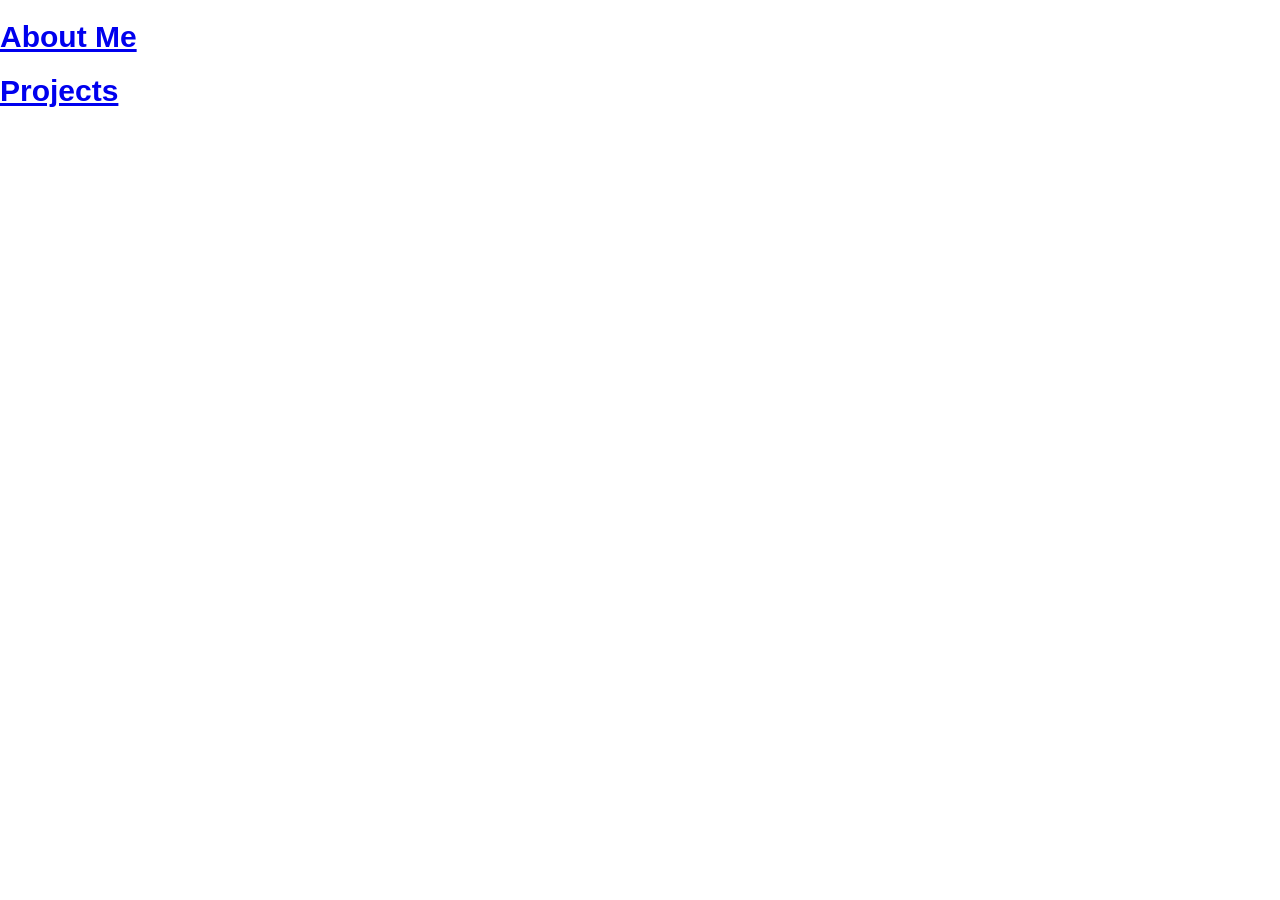
==== project.html @ 80f65c7b "Uploading first code of portfolio" ====
<!doctype html>
<html>
    <head>
        <meta charset="UTF-8" />
        <meta name="viewport" content="width=device-width, initial-scale=1" />

        <link href="style.css" rel="stylesheet" />
        <script defer src="script.js"></script>
    </head>
    <body>
        <header id="top">
            <div class="AboutMe">
                <a href="index.html">
                    <h1>About Me</h1>
                </a>
            </div>

            <div class="Projects">
                <a href="project.html">
                    <h1>Projects</h1>
                </a>

            </div>
        </header>


        <footer id="bottom">
            <img
        </footer>
    </body>
</html>
---- style.css ----
@import url("https://fonts.googleapis.com/css2?family=Inter:wght@400;500&family=Space+Grotesk:wght@600;700&display=swap");

html,
body {
    height: 100%;
    margin: 0;
    font-family: "JetBrains Mono", monospace;
    font-size: 15px;
}
h1,
h2,
h3 {
    font-family: "Mona Sans", sans-serif;
    font-weight: 800;
}
main,
.content {
    flex: 1;
    background-color: #0f172a;
}
body {
    display: flex;
    flex-direction: column;
    margin: 0;
    font-family:
        system-ui,
        -apple-system,
        BlinkMacSystemFont,
        "Segoe UI",
        Roboto,
        Oxygen,
        Ubuntu,
        Cantarell,
        "Open Sans",
        "Helvetica Neue",
        sans-serif;
}
.footer-text {
    display: flex;
    font-size: 15px;
}
.footer-socials {
    display: flex;
    gap: 6px;
    align-items: center;
}
#header {
    display: flex;
    background-color: #1e293b;
    align-items: center;
    justify-content: center;
    gap: 100px;
}
#footer {
    display: flex;
    justify-content: center;
    align-items: center;
    background-color: #1e293b;
    color: #f8fafc;
}
.AboutMe {
    text-decoration: none;
}
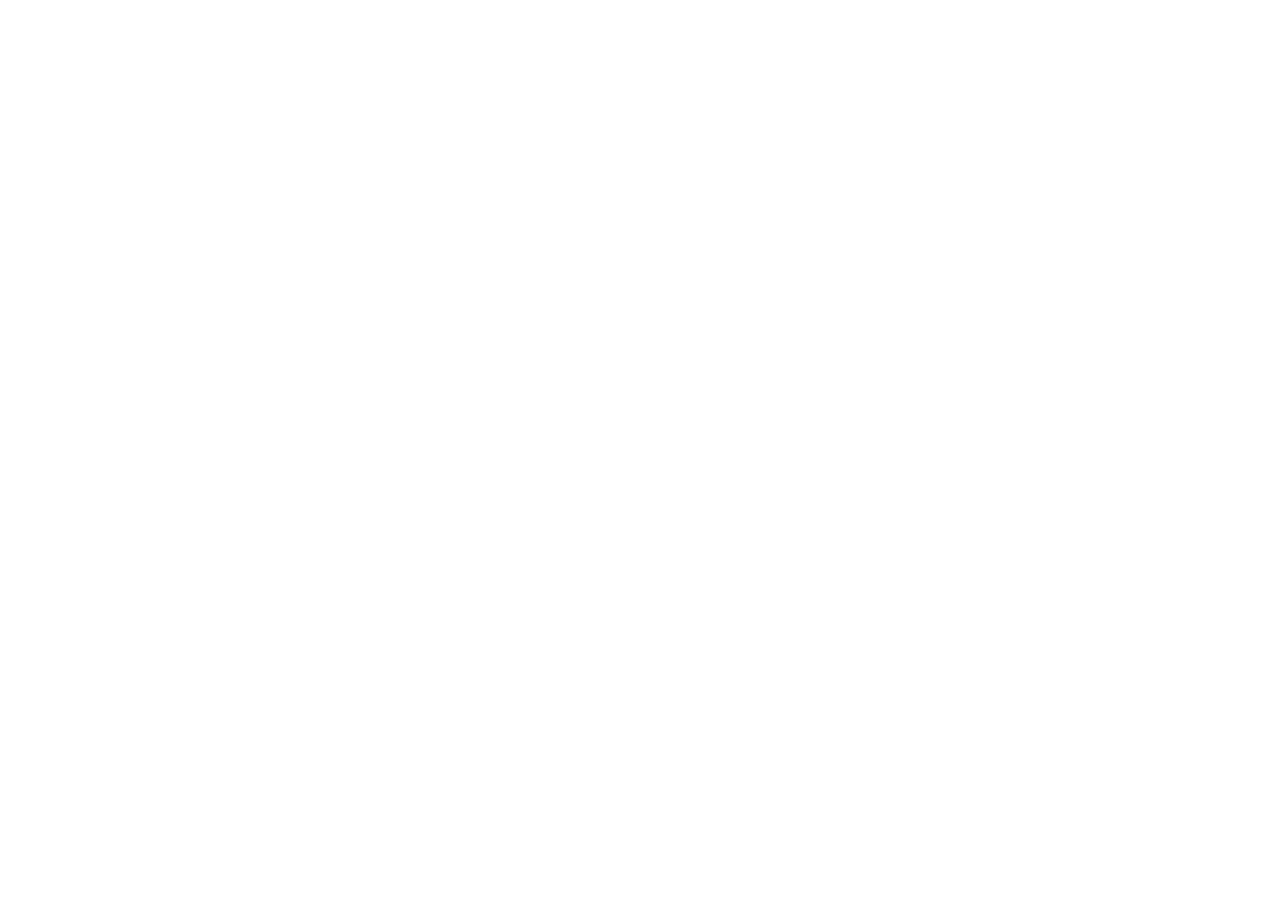
==== commit d19f5c5a: "Making custom scrollbar" ====
--- a/project.html
+++ b/project.html
@@ -6,26 +6,12 @@
 
         <link href="style.css" rel="stylesheet" />
         <script defer src="script.js"></script>
+        <script defer src="components.js"></script>
     </head>
     <body>
-        <header id="top">
-            <div class="AboutMe">
-                <a href="index.html">
-                    <h1>About Me</h1>
-                </a>
-            </div>
+        <app-header></app-header>
 
-            <div class="Projects">
-                <a href="project.html">
-                    <h1>Projects</h1>
-                </a>
+        <app-footer></app-footer>
 
-            </div>
-        </header>
-
-
-        <footer id="bottom">
-            <img
-        </footer>
     </body>
 </html>
--- a/style.css
+++ b/style.css
@@ -1,22 +1,39 @@
 @import url("https://fonts.googleapis.com/css2?family=Inter:wght@400;500&family=Space+Grotesk:wght@600;700&display=swap");
 
-html,
-body {
+::-webkit-scrollbar {
+    width: 12px;
+}
+::-webkit-scrollbar-track {
+    background: #0f172a;
+}
+::-webkit-scrollbar-thumb {
+    background: #1e293b;
+    border-radius: 6px;
+    border: 2px solid #0f172a;
+}
+::-webkit-scrollbar-thumb:hover {
+    background: #334155;
+}
+html, body {
     height: 100%;
     margin: 0;
     font-family: "JetBrains Mono", monospace;
     font-size: 15px;
 }
-h1,
-h2,
-h3 {
+h1, h2, h3 {
     font-family: "Mona Sans", sans-serif;
     font-weight: 800;
 }
-main,
-.content {
+main,.content {
+    overflow: auto;
+
     flex: 1;
     background-color: #0f172a;
+    display: flex;
+    flex-direction: column;
+    align-items: center;
+    gap: 150px;
+    padding: 100px 40px;
 }
 body {
     display: flex;
@@ -36,6 +53,10 @@
         sans-serif;
 }
 .footer-text {
+    font-size: 15px;
+}
+#header {
+    position: relative;
     display: flex;
     font-size: 15px;
 }
@@ -50,6 +71,7 @@
     align-items: center;
     justify-content: center;
     gap: 100px;
+    height: 80px;
 }
 #footer {
     display: flex;
@@ -57,7 +79,50 @@
     align-items: center;
     background-color: #1e293b;
     color: #f8fafc;
+    height: 50px;
+    min-height: 50px;
 }
-.AboutMe {
+.header-socials {
+    position: absolute;
+    right: 20px;
+    display: flex;
+    gap: 15px;
+    align-items: center;
+    gap: 20px;
+}
+.AboutMe a, .Projects a {
     text-decoration: none;
+    color: #f8fafc;
 }
+.AboutMe a:hover, .Projects a:hover {
+    color: #94a3b8;
+}
+.aboutme-WHOAMI, .aboutme-AG, .aboutme-SKILL {
+    color: #f8fafc;
+    max-width: 500px;
+    margin-bottom: 60px;
+    line-height: 1.6;
+    border-color: red;
+}
+.aboutme-WHOAMI {
+    align-self: flex-start;
+    color: #f8fafc;
+    padding-bottom: 120px;
+    margin-left: 250px;
+}
+.aboutme-AG {
+    align-self: flex-end;
+    color: #f8fafc;
+    margin-right: 250px;
+}
+.aboutme-SKILL {
+    align-self: flex-start;
+    color: #f8fafc;
+    margin-left: 250px;
+}
+.clickable-image{
+    justify-content: center;
+    align-items: center;
+    height: 30px;
+    width: auto;
+}
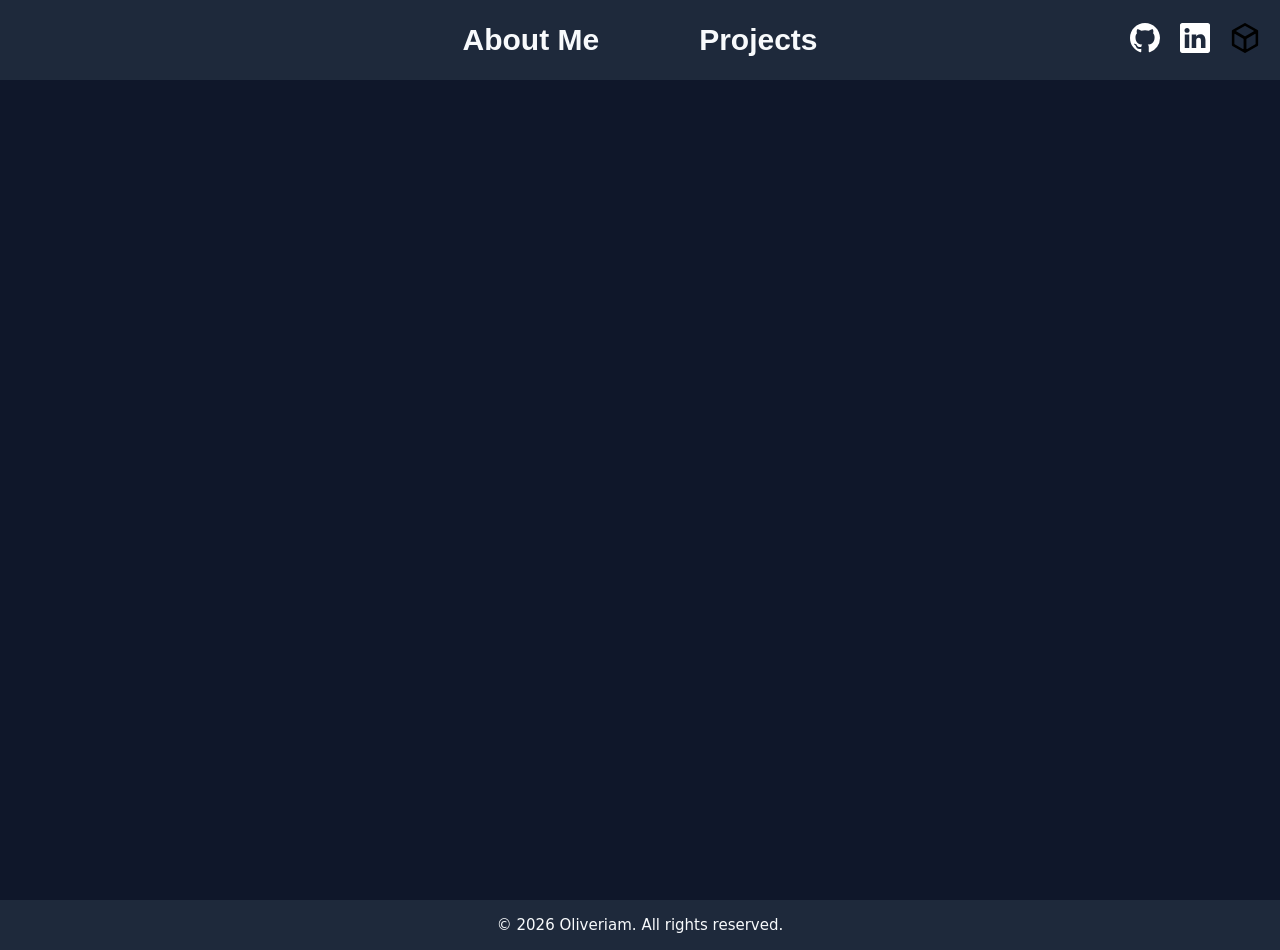
==== commit eb61fbc7: "Making header with footer showing only if you are on the top or bottom and making scrollbar between " ====
--- a/project.html
+++ b/project.html
@@ -11,6 +11,10 @@
     <body>
         <app-header></app-header>
 
+        <main class="content">
+
+        </main>
+
         <app-footer></app-footer>
 
     </body>
--- a/style.css
+++ b/style.css
@@ -15,19 +15,19 @@
     background: #334155;
 }
 html, body {
-    height: 100%;
+    min-height: 100%;
     margin: 0;
     font-family: "JetBrains Mono", monospace;
     font-size: 15px;
+    background-color: #0f172a;
 }
 h1, h2, h3 {
     font-family: "Mona Sans", sans-serif;
     font-weight: 800;
 }
 main,.content {
-    overflow: auto;
-
     flex: 1;
+    overflow-y: auto;
     background-color: #0f172a;
     display: flex;
     flex-direction: column;
@@ -38,6 +38,8 @@
 body {
     display: flex;
     flex-direction: column;
+    height: 100vh;
+    overflow: hidden;
     margin: 0;
     font-family:
         system-ui,
@@ -55,11 +57,6 @@
 .footer-text {
     font-size: 15px;
 }
-#header {
-    position: relative;
-    display: flex;
-    font-size: 15px;
-}
 .footer-socials {
     display: flex;
     gap: 6px;
@@ -71,7 +68,12 @@
     align-items: center;
     justify-content: center;
     gap: 100px;
+    font-size: 15px;
     height: 80px;
+    transition: margin-top 0.3s ease-in-out;
+}
+#header.hidden {
+    margin-top: -80px;
 }
 #footer {
     display: flex;
@@ -81,6 +83,10 @@
     color: #f8fafc;
     height: 50px;
     min-height: 50px;
+    transition: transform 0.3s ease-in-out;
+}
+#footer.hidden {
+    transform: translateY(100%);
 }
 .header-socials {
     position: absolute;
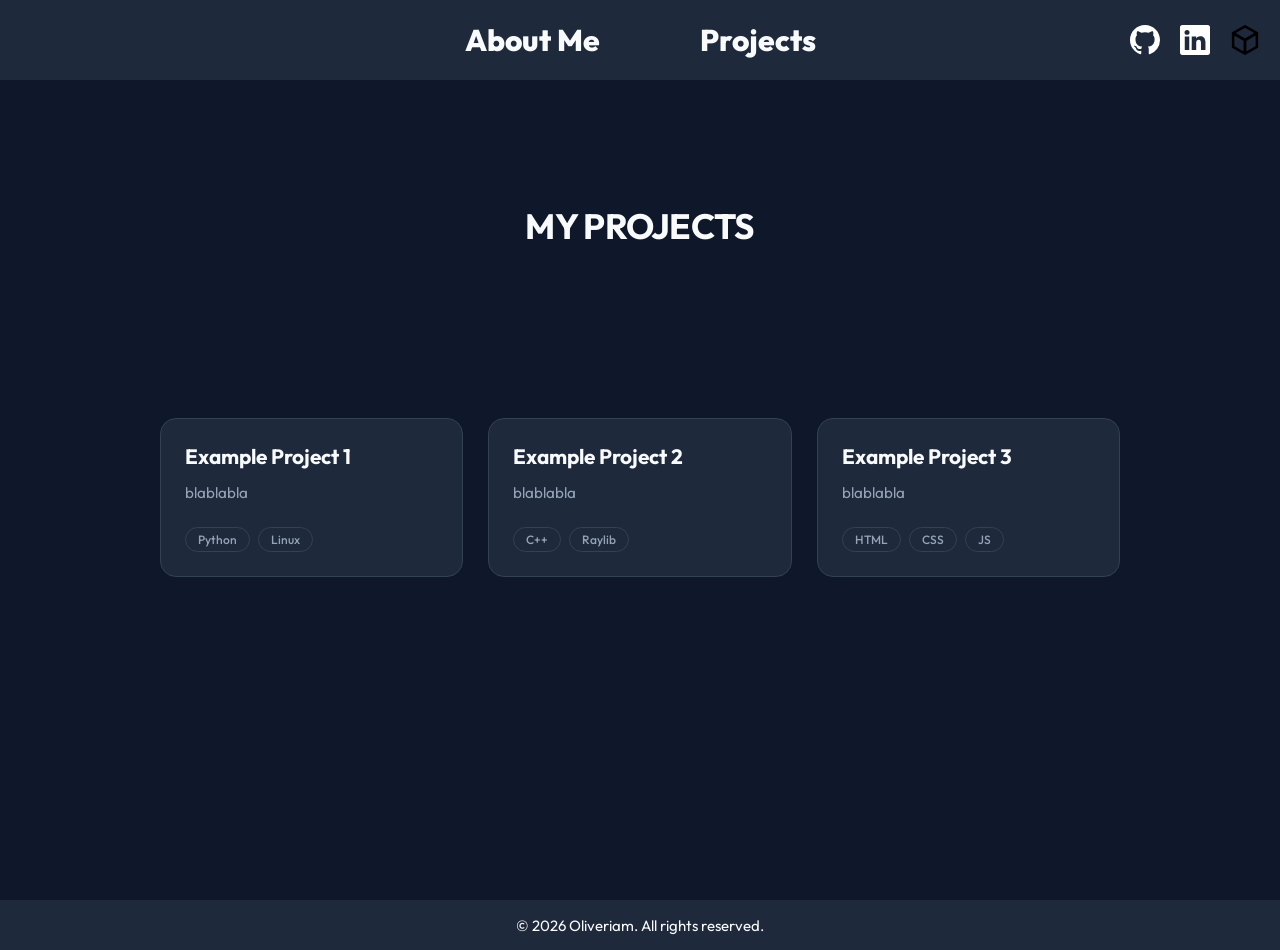
==== commit 50c0f493: "Adding different font and some example cards in projects" ====
--- a/project.html
+++ b/project.html
@@ -12,7 +12,48 @@
         <app-header></app-header>
 
         <main class="content">
+            <h1 class="projects-title">MY PROJECTS</h1>
 
+            <div class="projects-grid">
+
+                <!-- PROJECT CARD 1 -->
+                <a href="projects/project1.html" class="project-card">
+                    <h2 class="project-name">Example Project 1</h2>
+                    <p class="project-description">
+                        blablabla
+                    </p>
+                    <div class="project-tags">
+                        <span class="tag">Python</span>
+                        <span class="tag">Linux</span>
+                    </div>
+                </a>
+
+                <!-- PROJECT CARD 2 -->
+                <a href="projects/project2.html" class="project-card">
+                    <h2 class="project-name">Example Project 2</h2>
+                    <p class="project-description">
+                        blablabla
+                    </p>
+                    <div class="project-tags">
+                        <span class="tag">C++</span>
+                        <span class="tag">Raylib</span>
+                    </div>
+                </a>
+
+                <!-- PROJECT CARD 3 -->
+                <a href="projects/project3.html" class="project-card">
+                    <h2 class="project-name">Example Project 3</h2>
+                    <p class="project-description">
+                        blablabla
+                    </p>
+                    <div class="project-tags">
+                        <span class="tag">HTML</span>
+                        <span class="tag">CSS</span>
+                        <span class="tag">JS</span>
+                    </div>
+                </a>
+
+            </div>
         </main>
 
         <app-footer></app-footer>
--- a/style.css
+++ b/style.css
@@ -1,4 +1,4 @@
-@import url("https://fonts.googleapis.com/css2?family=Inter:wght@400;500&family=Space+Grotesk:wght@600;700&display=swap");
+@import url("https://fonts.googleapis.com/css2?family=Outfit:wght@300;400;500;600;700;800&display=swap");
 
 ::-webkit-scrollbar {
     width: 12px;
@@ -15,17 +15,22 @@
     background: #334155;
 }
 html, body {
-    min-height: 100%;
     margin: 0;
-    font-family: "JetBrains Mono", monospace;
-    font-size: 15px;
+    padding: 0;
     background-color: #0f172a;
 }
+body {
+    display: flex;
+    flex-direction: column;
+    height: 100vh;
+    overflow: hidden;
+    font-family: "Outfit", sans-serif;
+}
 h1, h2, h3 {
-    font-family: "Mona Sans", sans-serif;
+    font-family: "Outfit", sans-serif;
     font-weight: 800;
 }
-main,.content {
+main, .content {
     flex: 1;
     overflow-y: auto;
     background-color: #0f172a;
@@ -35,25 +40,6 @@
     gap: 150px;
     padding: 100px 40px;
 }
-body {
-    display: flex;
-    flex-direction: column;
-    height: 100vh;
-    overflow: hidden;
-    margin: 0;
-    font-family:
-        system-ui,
-        -apple-system,
-        BlinkMacSystemFont,
-        "Segoe UI",
-        Roboto,
-        Oxygen,
-        Ubuntu,
-        Cantarell,
-        "Open Sans",
-        "Helvetica Neue",
-        sans-serif;
-}
 .footer-text {
     font-size: 15px;
 }
@@ -63,6 +49,7 @@
     align-items: center;
 }
 #header {
+    position: relative;
     display: flex;
     background-color: #1e293b;
     align-items: center;
@@ -92,9 +79,8 @@
     position: absolute;
     right: 20px;
     display: flex;
-    gap: 15px;
-    align-items: center;
     gap: 20px;
+    align-items: center;
 }
 .AboutMe a, .Projects a {
     text-decoration: none;
@@ -104,31 +90,145 @@
     color: #94a3b8;
 }
 .aboutme-WHOAMI, .aboutme-AG, .aboutme-SKILL {
-    color: #f8fafc;
+    border: solid;
+    border-radius: 16px;
+    padding: 20px;
+    background-color: black;
+
+
+    color: #f8fafc;
+    width: 100%;
     max-width: 500px;
     margin-bottom: 60px;
     line-height: 1.6;
-    border-color: red;
 }
 .aboutme-WHOAMI {
     align-self: flex-start;
-    color: #f8fafc;
     padding-bottom: 120px;
-    margin-left: 250px;
+    margin-left: 15%;
 }
 .aboutme-AG {
     align-self: flex-end;
-    color: #f8fafc;
-    margin-right: 250px;
+    margin-right: 15%;
 }
 .aboutme-SKILL {
     align-self: flex-start;
-    color: #f8fafc;
-    margin-left: 250px;
-}
-.clickable-image{
+    margin-left: 15%;
+}
+.clickable-image {
+    display: flex;
     justify-content: center;
     align-items: center;
     height: 30px;
     width: auto;
 }
+@media (max-width: 480px) {
+    body {
+        height: auto !important;
+        overflow: auto !important;
+    }
+    #header {
+        height: 60px !important;
+        gap: 15px !important;
+        padding: 0 10px !important;
+    }
+    #header.hidden {
+        margin-top: -60px !important;
+    }
+    .header-socials {
+        position: static;
+        display: flex;
+        justify-content: center;
+        margin-top: 10px;
+        width: 100%;
+    }
+    main, .content {
+        gap: 40px;
+        padding: 40px 15px;
+    }
+    .aboutme-WHOAMI, .aboutme-AG, .aboutme-SKILL {
+        align-self: center !important;
+        margin-left: 0 !important;
+        margin-right: 0 !important;
+        padding-bottom: 20px !important;
+        text-align: left;
+        max-width: 100%;
+    }
+    #footer {
+        position: relative;
+        transform: none !important;
+    }
+}
+
+/* ===== PROJECTS PAGE ===== */
+.projects-title {
+    color: #f8fafc;
+    text-align: center;
+    font-size: 2.2rem;
+    font-family: "Outfit", sans-serif;
+    font-weight: 700;
+    margin-bottom: 20px;
+    letter-spacing: -0.02em;
+}
+.projects-grid {
+    display: grid;
+    grid-template-columns: repeat(auto-fill, minmax(280px, 1fr));
+    gap: 25px;
+    width: 100%;
+    max-width: 960px;
+}
+.project-card {
+    display: flex;
+    flex-direction: column;
+    background-color: #1e293b;
+    border: 1px solid #334155;
+    border-radius: 16px;
+    padding: 24px;
+    text-decoration: none;
+    color: #f8fafc;
+    gap: 12px;
+    transition: all 0.3s cubic-bezier(0.25, 0.8, 0.25, 1);
+}
+
+.project-card:hover {
+    transform: translateY(-8px);
+    border-color: #3b82f6;
+}
+.project-name {
+    font-size: 1.3rem;
+    margin: 0;
+    font-family: "Outfit", sans-serif;
+    font-weight: 700;
+    color: #f8fafc;
+    transition: color 0.2s ease;
+}
+.project-card:hover .project-name {
+    color: #3b82f6;
+}
+.project-description {
+    font-size: 0.95rem;
+    color: #94a3b8;
+    margin: 0;
+    line-height: 1.6;
+    flex-grow: 1;
+}
+.project-tags {
+    display: flex;
+    flex-wrap: wrap;
+    gap: 8px;
+    margin-top: 10px;
+}
+.tag {
+    background-color: #1e293b;
+    border: 1px solid #334155;
+    color: #94a3b8;
+    padding: 4px 12px;
+    border-radius: 9999px;
+    font-size: 0.75rem;
+    font-weight: 500;
+    transition: all 0.2s ease;
+}
+.project-card:hover .tag {
+    border-color: #3b82f6;
+    color: #3b82f6;
+}
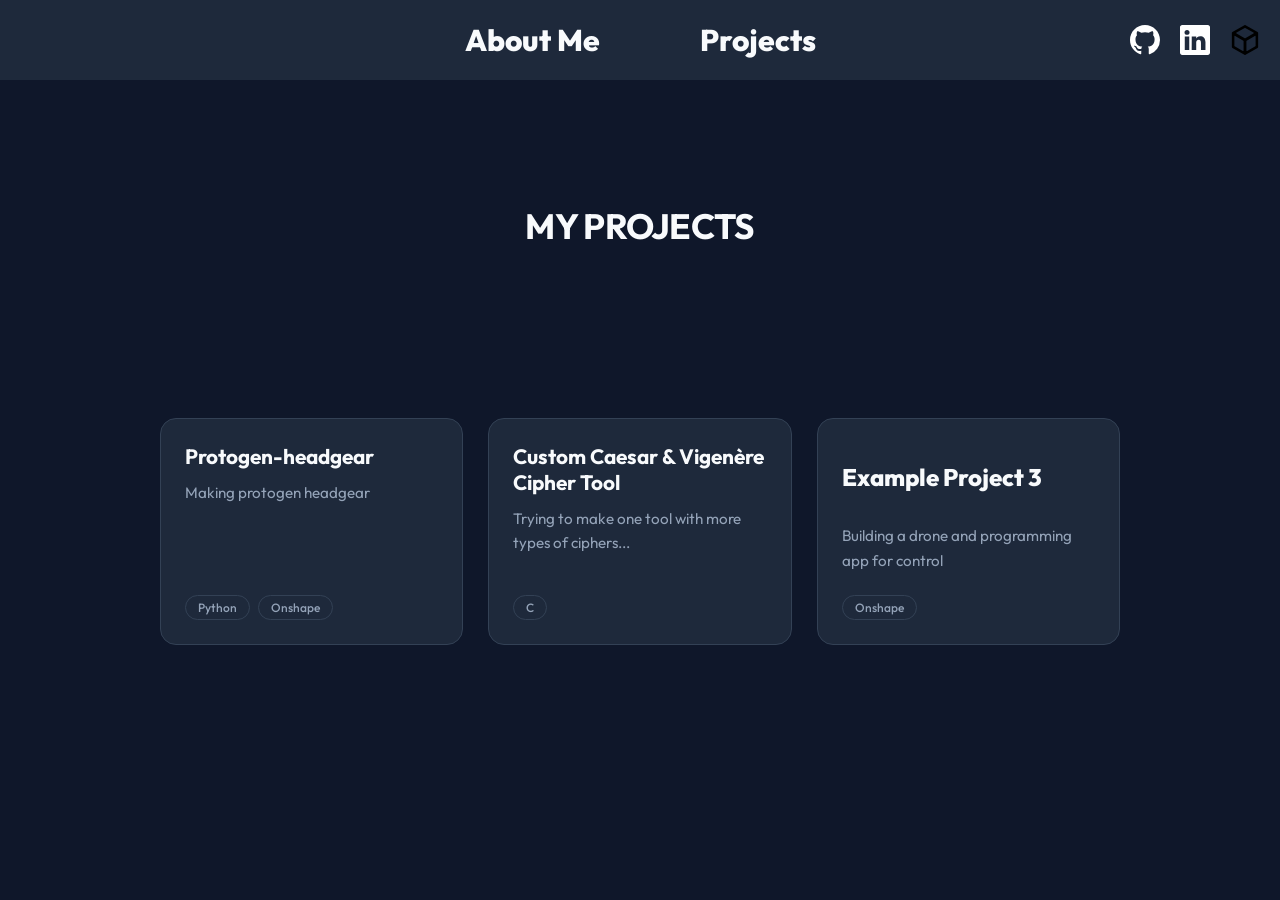
==== commit c8bc9f9b: "Changing text, and also some bugs fixed with footer" ====
--- a/project.html
+++ b/project.html
@@ -18,38 +18,35 @@
 
                 <!-- PROJECT CARD 1 -->
                 <a href="projects/project1.html" class="project-card">
-                    <h2 class="project-name">Example Project 1</h2>
+                    <h2 class="project-name">Protogen-headgear</h2>
                     <p class="project-description">
-                        blablabla
+                        Making protogen headgear
                     </p>
                     <div class="project-tags">
                         <span class="tag">Python</span>
-                        <span class="tag">Linux</span>
+                        <span class="tag">Onshape</span>
                     </div>
                 </a>
 
                 <!-- PROJECT CARD 2 -->
                 <a href="projects/project2.html" class="project-card">
-                    <h2 class="project-name">Example Project 2</h2>
+                    <h2 class="project-name">Custom Caesar & Vigenère Cipher Tool</h2>
                     <p class="project-description">
-                        blablabla
+                        Trying to make one tool with more types of ciphers...
                     </p>
                     <div class="project-tags">
-                        <span class="tag">C++</span>
-                        <span class="tag">Raylib</span>
+                        <span class="tag">C</span>
                     </div>
                 </a>
 
                 <!-- PROJECT CARD 3 -->
                 <a href="projects/project3.html" class="project-card">
-                    <h2 class="project-name">Example Project 3</h2>
+                    <h2 class="Drone">Example Project 3</h2>
                     <p class="project-description">
-                        blablabla
+                        Building a drone and programming app for control
                     </p>
                     <div class="project-tags">
-                        <span class="tag">HTML</span>
-                        <span class="tag">CSS</span>
-                        <span class="tag">JS</span>
+                        <span class="tag">Onshape</span>
                     </div>
                 </a>
 
--- a/style.css
+++ b/style.css
@@ -64,16 +64,21 @@
 }
 #footer {
     display: flex;
+    position: fixed;
     justify-content: center;
     align-items: center;
+    bottom: 0;
+    left: 0;
+    width: 100%;
     background-color: #1e293b;
     color: #f8fafc;
     height: 50px;
     min-height: 50px;
     transition: transform 0.3s ease-in-out;
+    z-index: 999;
 }
 #footer.hidden {
-    transform: translateY(100%);
+    transform: translateY(100%) !important;
 }
 .header-socials {
     position: absolute;
@@ -104,7 +109,6 @@
 }
 .aboutme-WHOAMI {
     align-self: flex-start;
-    padding-bottom: 120px;
     margin-left: 15%;
 }
 .aboutme-AG {
@@ -189,7 +193,6 @@
     gap: 12px;
     transition: all 0.3s cubic-bezier(0.25, 0.8, 0.25, 1);
 }
-
 .project-card:hover {
     transform: translateY(-8px);
     border-color: #3b82f6;
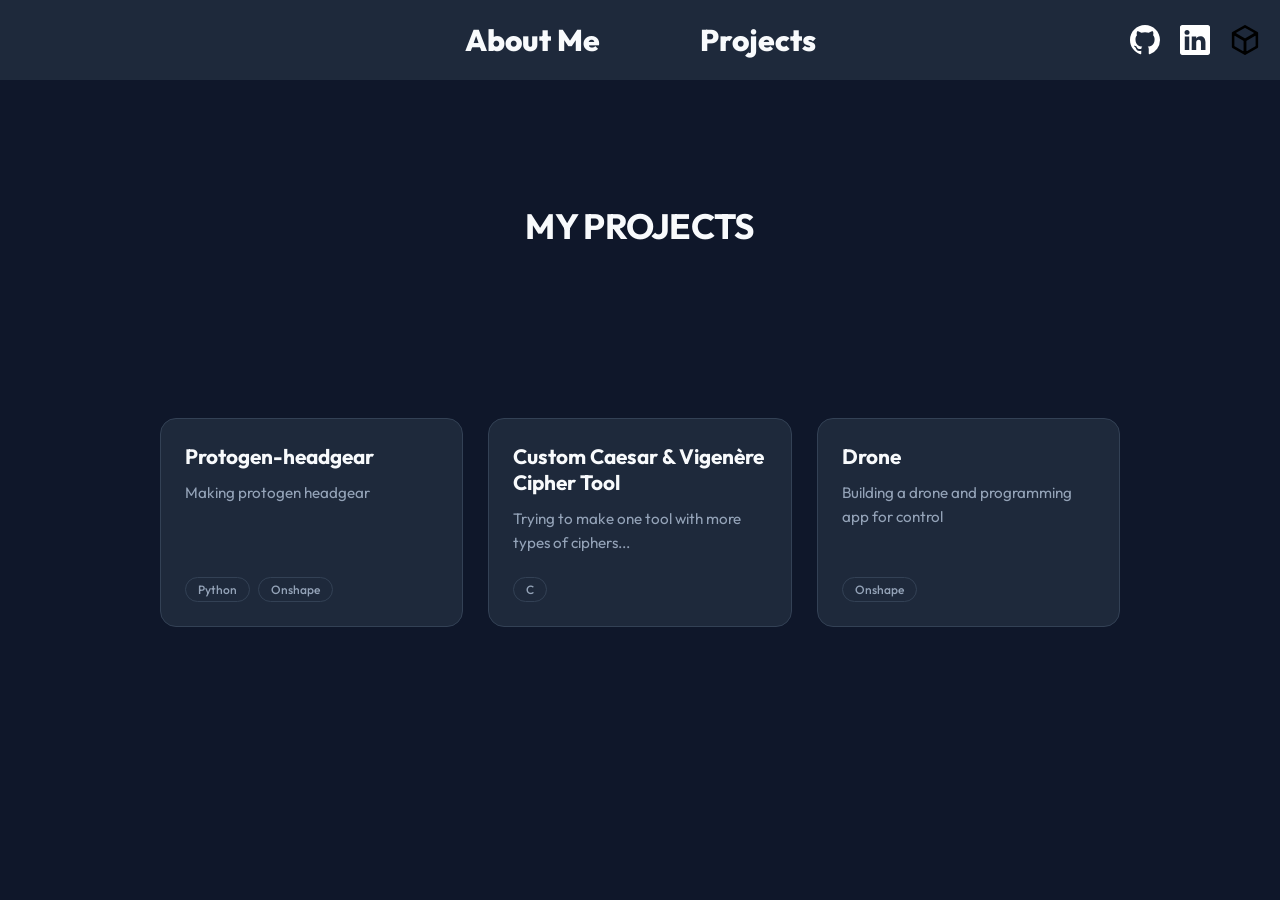
==== commit b5966b44: "Adding things for click feature" ====
--- a/project.html
+++ b/project.html
@@ -41,7 +41,7 @@
 
                 <!-- PROJECT CARD 3 -->
                 <a href="projects/project3.html" class="project-card">
-                    <h2 class="Drone">Example Project 3</h2>
+                    <h2 class="project-name">Drone</h2>
                     <p class="project-description">
                         Building a drone and programming app for control
                     </p>
--- a/style.css
+++ b/style.css
@@ -235,3 +235,14 @@
     border-color: #3b82f6;
     color: #3b82f6;
 }
+#word-display {
+    font-size: 16px;
+    color: darkred;
+    text-align: center;
+    position: fixed;
+    pointer-events: none;
+    z-index: 9999;
+    transition: opacity 0.5s ease;
+    opacity: 0;
+    text-shadow: 0 0 10px red;
+}
